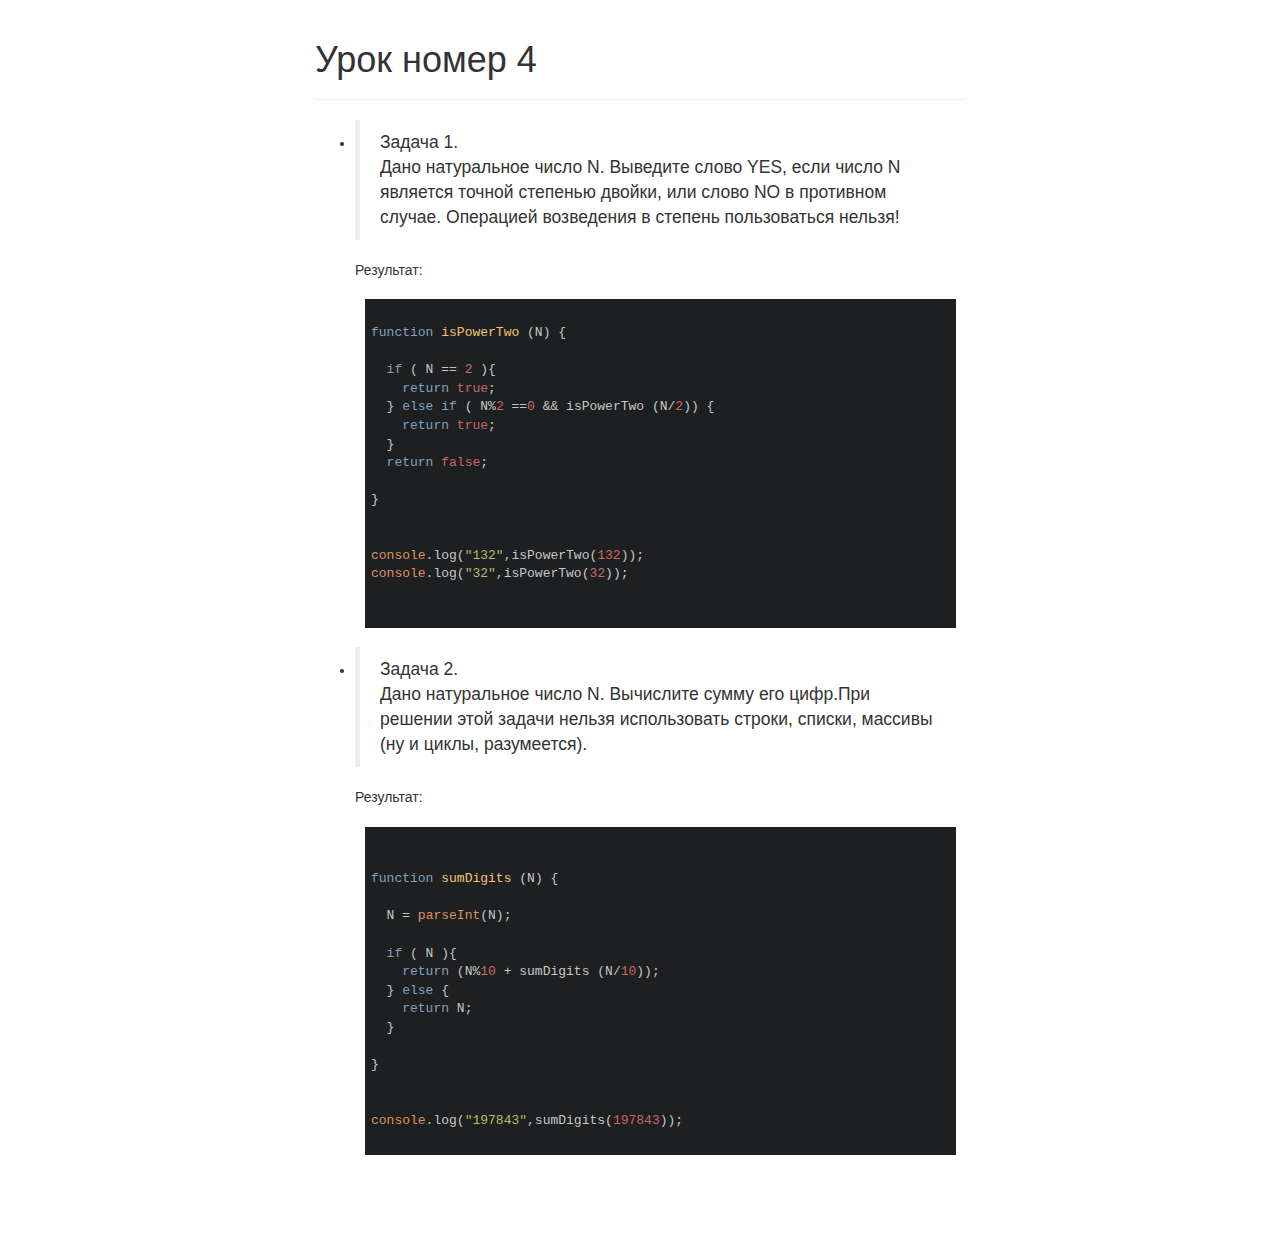
==== JavaScript-Level-1/Lesson-4/index.html @ 7af56121 "lesson-4" ====
<!DOCTYPE html>
<html>
<head>
  <meta charset="utf-8">
  <title>Урок 4 - javascript-1 </title>
  <meta name="author" content="Журавлев Георгий">
  <link href="css/bootstrap.min.css" rel="stylesheet">
  <link href="css/style.css" rel="stylesheet">
	<link  href="libs/highlight/styles/hybrid.css" rel="stylesheet">
	<script src="libs/highlight/highlight.pack.js"></script>
	<script>hljs.initHighlightingOnLoad();</script>

  


</head>
<body>	
 	<div class="container">
	 <div class="page-header">
        <h1>Урок номер 4</h1>
   </div>
     <ul>
      <li>

        <blockquote>
      Задача 1.<br>
      Дано натуральное число N. Выведите слово YES, если число N является точной  степенью двойки, или слово NO в противном случае. Операцией возведения в степень пользоваться нельзя!<br>

        </blockquote>
        <p>Результат: 

      <pre><code class="javascript">
function isPowerTwo (N) {

  if ( N == 2 ){
    return true;
  } else if ( N%2 ==0 &amp;&amp; isPowerTwo (N/2)) {
    return true;
  }
  return false;

}


console.log("132",isPowerTwo(132));
console.log("32",isPowerTwo(32));

      </code></pre>


        <strong>

        <script type="text/javascript">

          function isPowerTwo (N) {

            if ( N == 2 ){
              return "YES";
            } else if ( N%2 ==0 && isPowerTwo (N/2) == "YES") {
              return "YES";
            }

            return "NO";
          }

          console.log("132",isPowerTwo(132));
          console.log("32",isPowerTwo(32));
        </script>
   
        


        </strong>
        </p>

      </li>
      <li>
        <blockquote>
      Задача 2.<br>
      Дано натуральное число N. Вычислите сумму его цифр.При решении этой задачи нельзя использовать строки, списки, массивы (ну и циклы, разумеется).
        </blockquote>      
      </li>

        <p>Результат: 

      <pre><code class="javascript">

function sumDigits (N) {
   
  N = parseInt(N);

  if ( N ){
    return (N%10 + sumDigits (N/10));
  } else {
    return N;
  }

}


console.log("197843",sumDigits(197843));
      </code></pre>


        <strong>

        <script type="text/javascript">

          function sumDigits (N) {
            
            N = parseInt(N);
                         
            if ( N ) {
              return (N%10 + sumDigits (N/10));
            } else {
              return N;
            }

          }

        console.log("197843",sumDigits(197843));
        </script>
   
        </strong>
        </p>


     </ul>

    </div>
</body>
</html>
---- JavaScript-Level-1/Lesson-4/css/style.css ----
html {
  position: relative;
  min-height: 100%;
}
body {
  margin-bottom: 60px;
}

.container {
  width: auto;
  max-width: 680px;
  padding: 0 15px;
}

.container .text-muted {
  margin: 20px 0;
}

pre {
	background: none;
	border: none;
	margin-left: 0;
}

#out {
  display: inline-block;
  width: 100%;
  background: url("../img/tetr.jpg") repeat;
}

#out {
  text-align: center;
}

.tablica {
  float: left;
  padding: 20px;
}

.tablica td{
  text-align: right;
  width: 25px;
}

.tablica td:nth-child(2n) {
  width: 15px;
}

.pole {
  position: relative;
  top:  100px;
  width: 100%;
  margin-bottom: 250px;
}

.num {
  position: absolute;
  display: inline-block;
  width: 50px;
  
  font-size: 18px;
  text-align: center;
  padding: 12px 0;
  border-radius: 50%;
  background-color: yellow;
    background: linear-gradient(top,  rgba(187,187,187,1) 0%,rgba(119,119,119,1) 99%);
    box-shadow: inset 0 -5px 10px rgba(255,255,255,0.4),
                inset -2px -1px 15px rgba(0,0,0,0.4),
                0 0 1px #000;}

.num2 {
  left: 70px;
  background: red;
}

button {
  position: relative;
  height: 30px;
}

#myform button {
  margin-top: 10px;
   height: 50px;
   width: 50px;
}

#myform .form-control {
   font-size: 25px;
   height: 50px;
   width: 320px;
}
---- JavaScript-Level-1/Lesson-4/libs/highlight/styles/hybrid.css ----
/*

vim-hybrid theme by w0ng (https://github.com/w0ng/vim-hybrid)

*/

/*background color*/
.hljs {
  display: block;
  overflow-x: auto;
  padding: 0.5em;
  background: #1d1f21;
}

/*selection color*/
.hljs::selection,
.hljs span::selection {
  background: #373b41;
}

.hljs::-moz-selection,
.hljs span::-moz-selection {
  background: #373b41;
}

/*foreground color*/
.hljs {
  color: #c5c8c6;
}

/*color: fg_yellow*/
.hljs-title,
.hljs-name {
  color: #f0c674;
}

/*color: fg_comment*/
.hljs-comment,
.hljs-meta,
.hljs-meta .hljs-keyword {
  color: #707880;
}

/*color: fg_red*/
.hljs-number,
.hljs-symbol,
.hljs-literal,
.hljs-deletion,
.hljs-link {
 color: #cc6666
}

/*color: fg_green*/
.hljs-string,
.hljs-doctag,
.hljs-addition,
.hljs-regexp,
.hljs-selector-attr,
.hljs-selector-pseudo {
  color: #b5bd68;
}

/*color: fg_purple*/
.hljs-attribute,
.hljs-code,
.hljs-selector-id {
 color: #b294bb;
}

/*color: fg_blue*/
.hljs-keyword,
.hljs-selector-tag,
.hljs-bullet,
.hljs-tag {
 color: #81a2be;
}

/*color: fg_aqua*/
.hljs-subst,
.hljs-variable,
.hljs-template-tag,
.hljs-template-variable {
  color: #8abeb7;
}

/*color: fg_orange*/
.hljs-type,
.hljs-built_in,
.hljs-builtin-name,
.hljs-quote,
.hljs-section,
.hljs-selector-class {
  color: #de935f;
}

.hljs-emphasis {
  font-style: italic;
}

.hljs-strong {
  font-weight: bold;
}
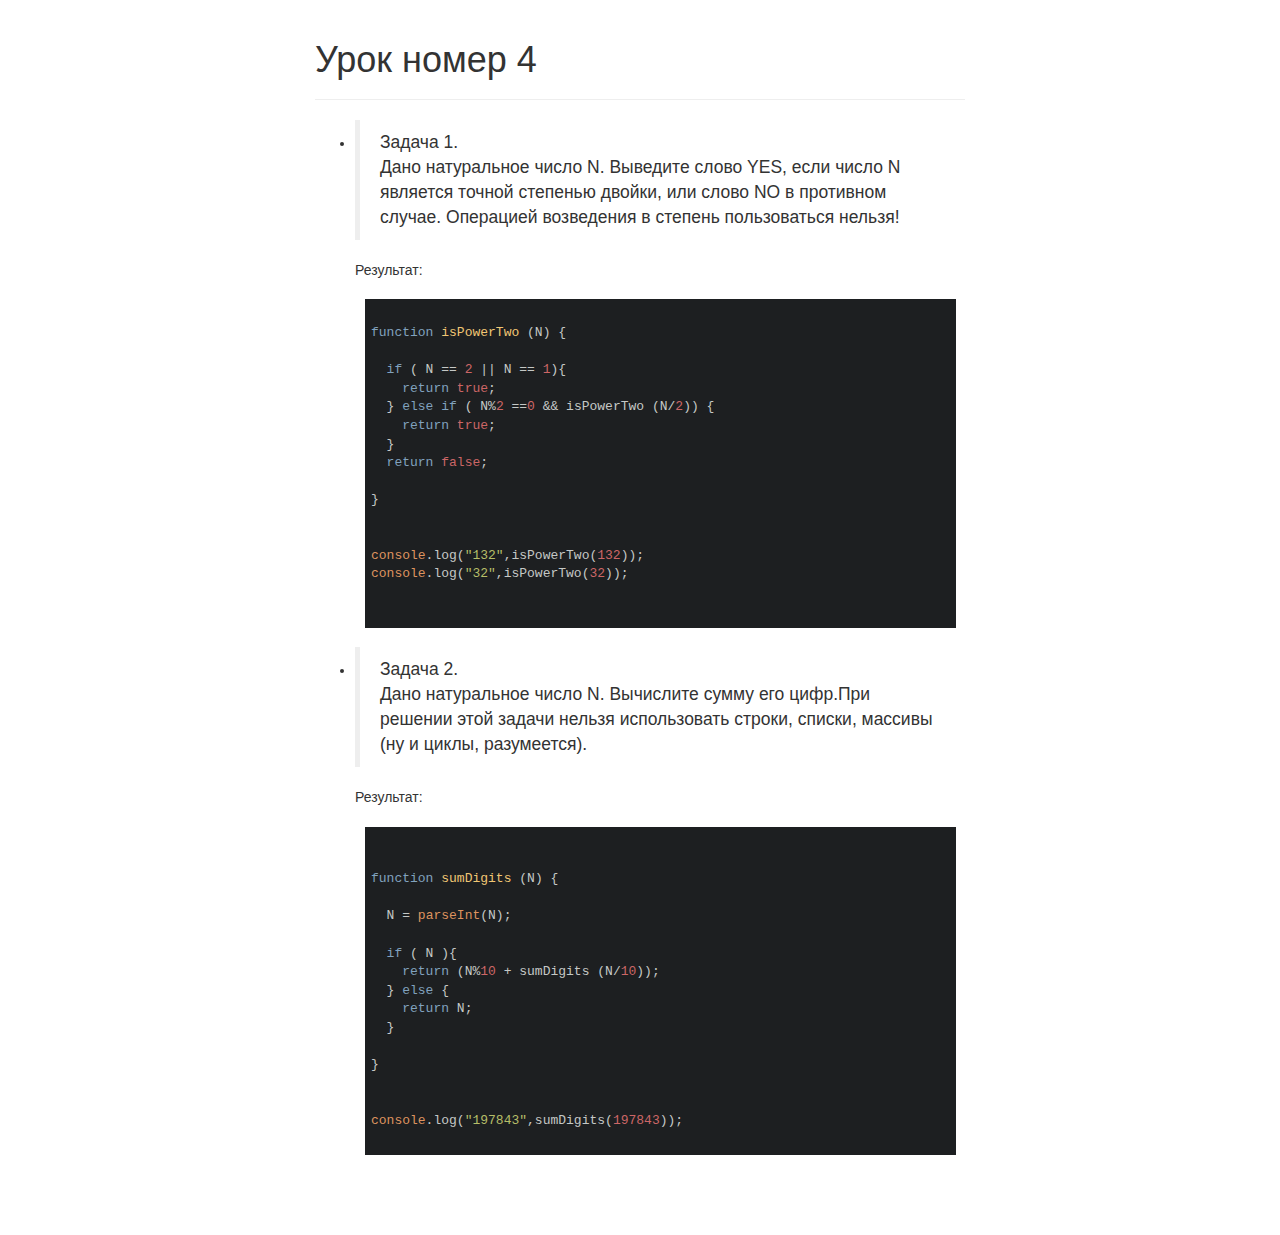
==== commit e16cf88f: "поправка функции" ====
--- a/JavaScript-Level-1/Lesson-4/index.html
+++ b/JavaScript-Level-1/Lesson-4/index.html
@@ -32,7 +32,7 @@
       <pre><code class="javascript">
 function isPowerTwo (N) {
 
-  if ( N == 2 ){
+  if ( N == 2 || N == 1){
     return true;
   } else if ( N%2 ==0 &amp;&amp; isPowerTwo (N/2)) {
     return true;
@@ -54,7 +54,7 @@
 
           function isPowerTwo (N) {
 
-            if ( N == 2 ){
+            if ( N == 2 || N == 1){
               return "YES";
             } else if ( N%2 ==0 && isPowerTwo (N/2) == "YES") {
               return "YES";
@@ -65,6 +65,8 @@
 
           console.log("132",isPowerTwo(132));
           console.log("32",isPowerTwo(32));
+          console.log("8",isPowerTwo(8));
+          console.log("9",isPowerTwo(9));
         </script>
    
         
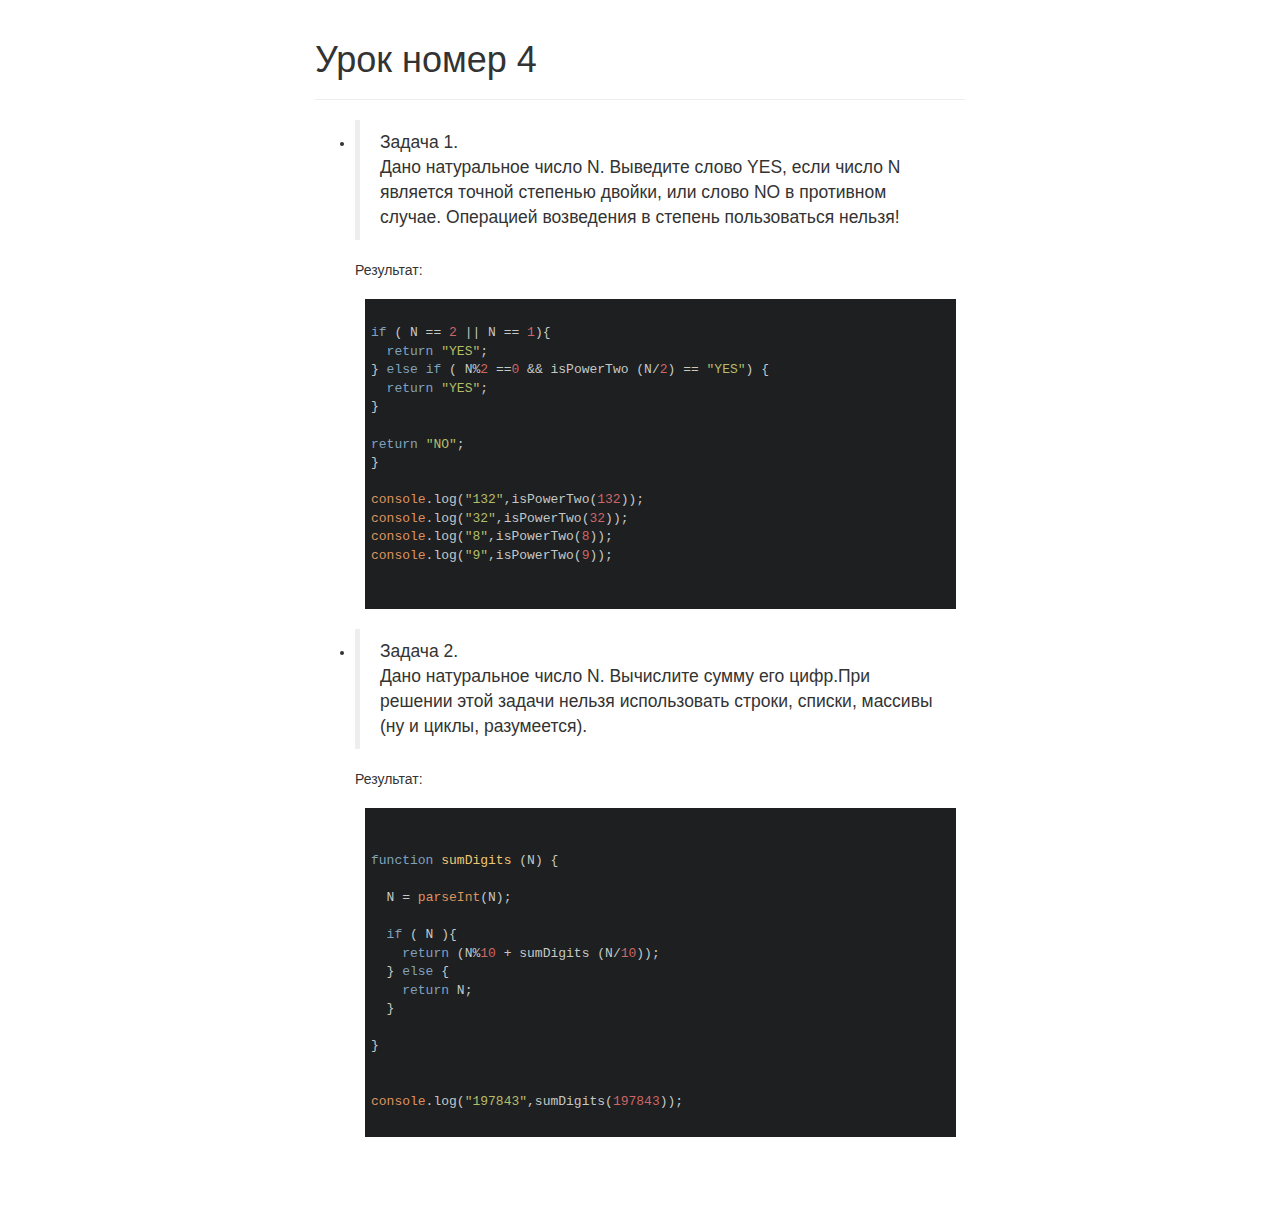
==== commit de17d342: "исправлние описки" ====
--- a/JavaScript-Level-1/Lesson-4/index.html
+++ b/JavaScript-Level-1/Lesson-4/index.html
@@ -30,20 +30,19 @@
         <p>Результат: 
 
       <pre><code class="javascript">
-function isPowerTwo (N) {
-
-  if ( N == 2 || N == 1){
-    return true;
-  } else if ( N%2 ==0 &amp;&amp; isPowerTwo (N/2)) {
-    return true;
-  }
-  return false;
-
+if ( N == 2 || N == 1){
+  return &quot;YES&quot;;
+} else if ( N%2 ==0 &amp;&amp; isPowerTwo (N/2) == &quot;YES&quot;) {
+  return &quot;YES&quot;;
 }
 
+return &quot;NO&quot;;
+}
 
-console.log("132",isPowerTwo(132));
-console.log("32",isPowerTwo(32));
+console.log(&quot;132&quot;,isPowerTwo(132));
+console.log(&quot;32&quot;,isPowerTwo(32));
+console.log(&quot;8&quot;,isPowerTwo(8));
+console.log(&quot;9&quot;,isPowerTwo(9));
 
       </code></pre>
 
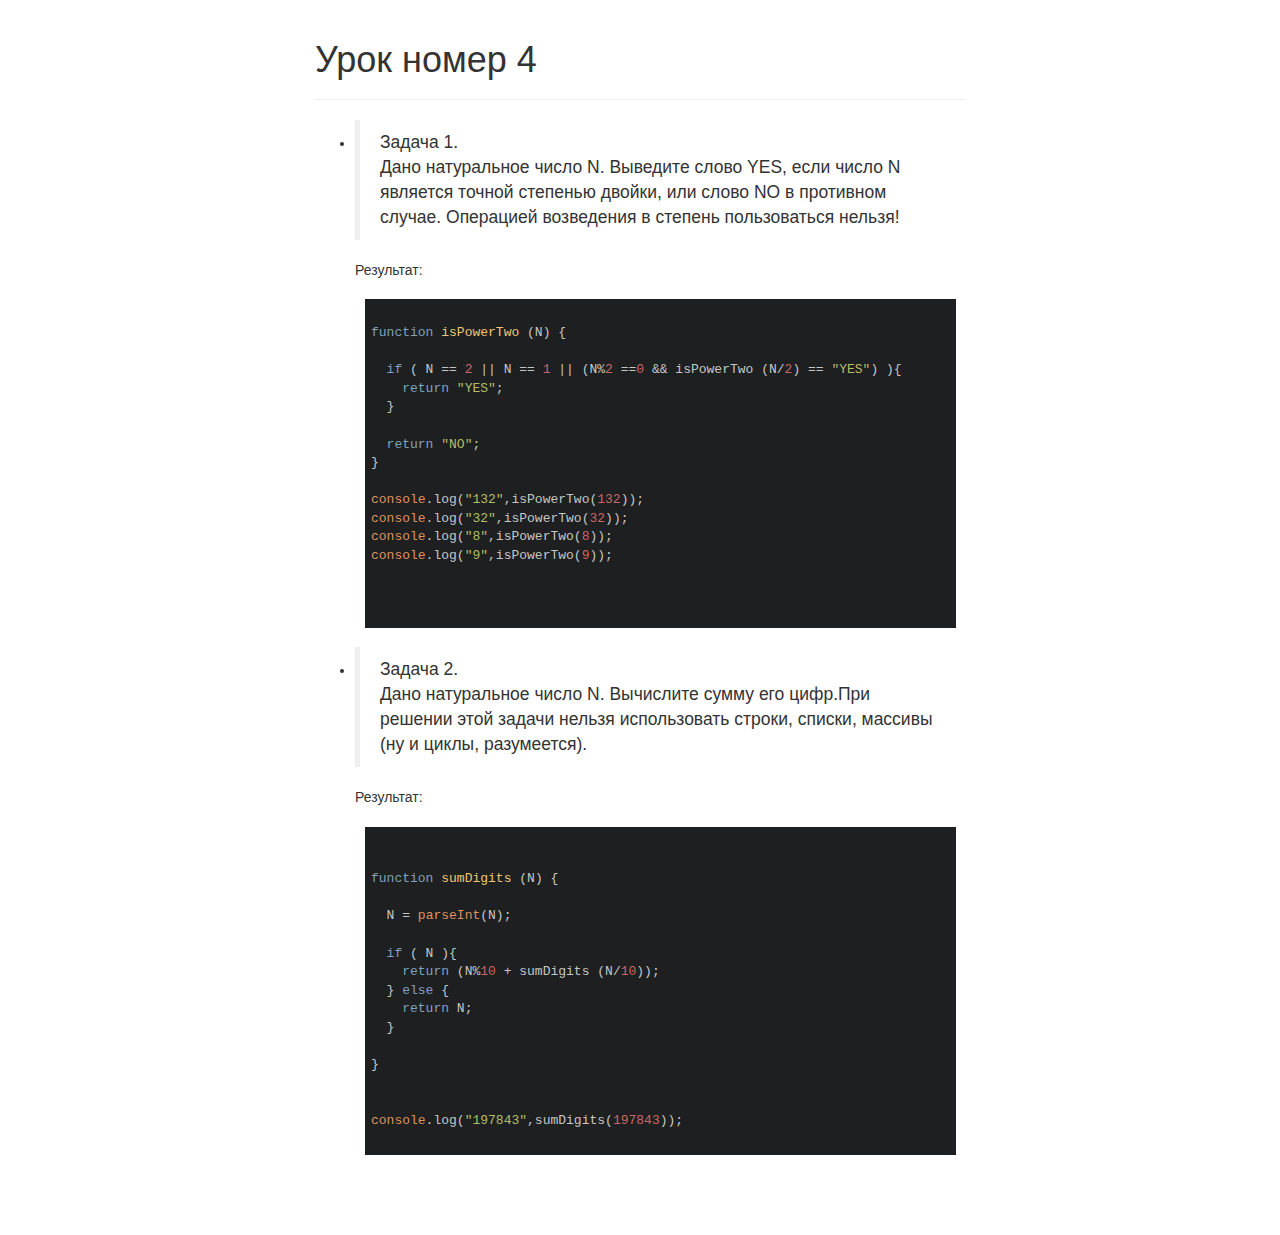
==== commit ffe9e1f3: "дополнение" ====
--- a/JavaScript-Level-1/Lesson-4/index.html
+++ b/JavaScript-Level-1/Lesson-4/index.html
@@ -30,19 +30,20 @@
         <p>Результат: 
 
       <pre><code class="javascript">
-if ( N == 2 || N == 1){
-  return &quot;YES&quot;;
-} else if ( N%2 ==0 &amp;&amp; isPowerTwo (N/2) == &quot;YES&quot;) {
-  return &quot;YES&quot;;
-}
+function isPowerTwo (N) {
 
-return &quot;NO&quot;;
+  if ( N == 2 || N == 1 || (N%2 ==0 &amp;&amp; isPowerTwo (N/2) == &quot;YES&quot;) ){
+    return &quot;YES&quot;;
+  } 
+
+  return &quot;NO&quot;;
 }
 
 console.log(&quot;132&quot;,isPowerTwo(132));
 console.log(&quot;32&quot;,isPowerTwo(32));
 console.log(&quot;8&quot;,isPowerTwo(8));
 console.log(&quot;9&quot;,isPowerTwo(9));
+
 
       </code></pre>
 
@@ -53,11 +54,9 @@
 
           function isPowerTwo (N) {
 
-            if ( N == 2 || N == 1){
+            if ( N == 2 || N == 1 || (N%2 ==0 && isPowerTwo (N/2) == "YES") ){
               return "YES";
-            } else if ( N%2 ==0 && isPowerTwo (N/2) == "YES") {
-              return "YES";
-            }
+            } 
 
             return "NO";
           }
